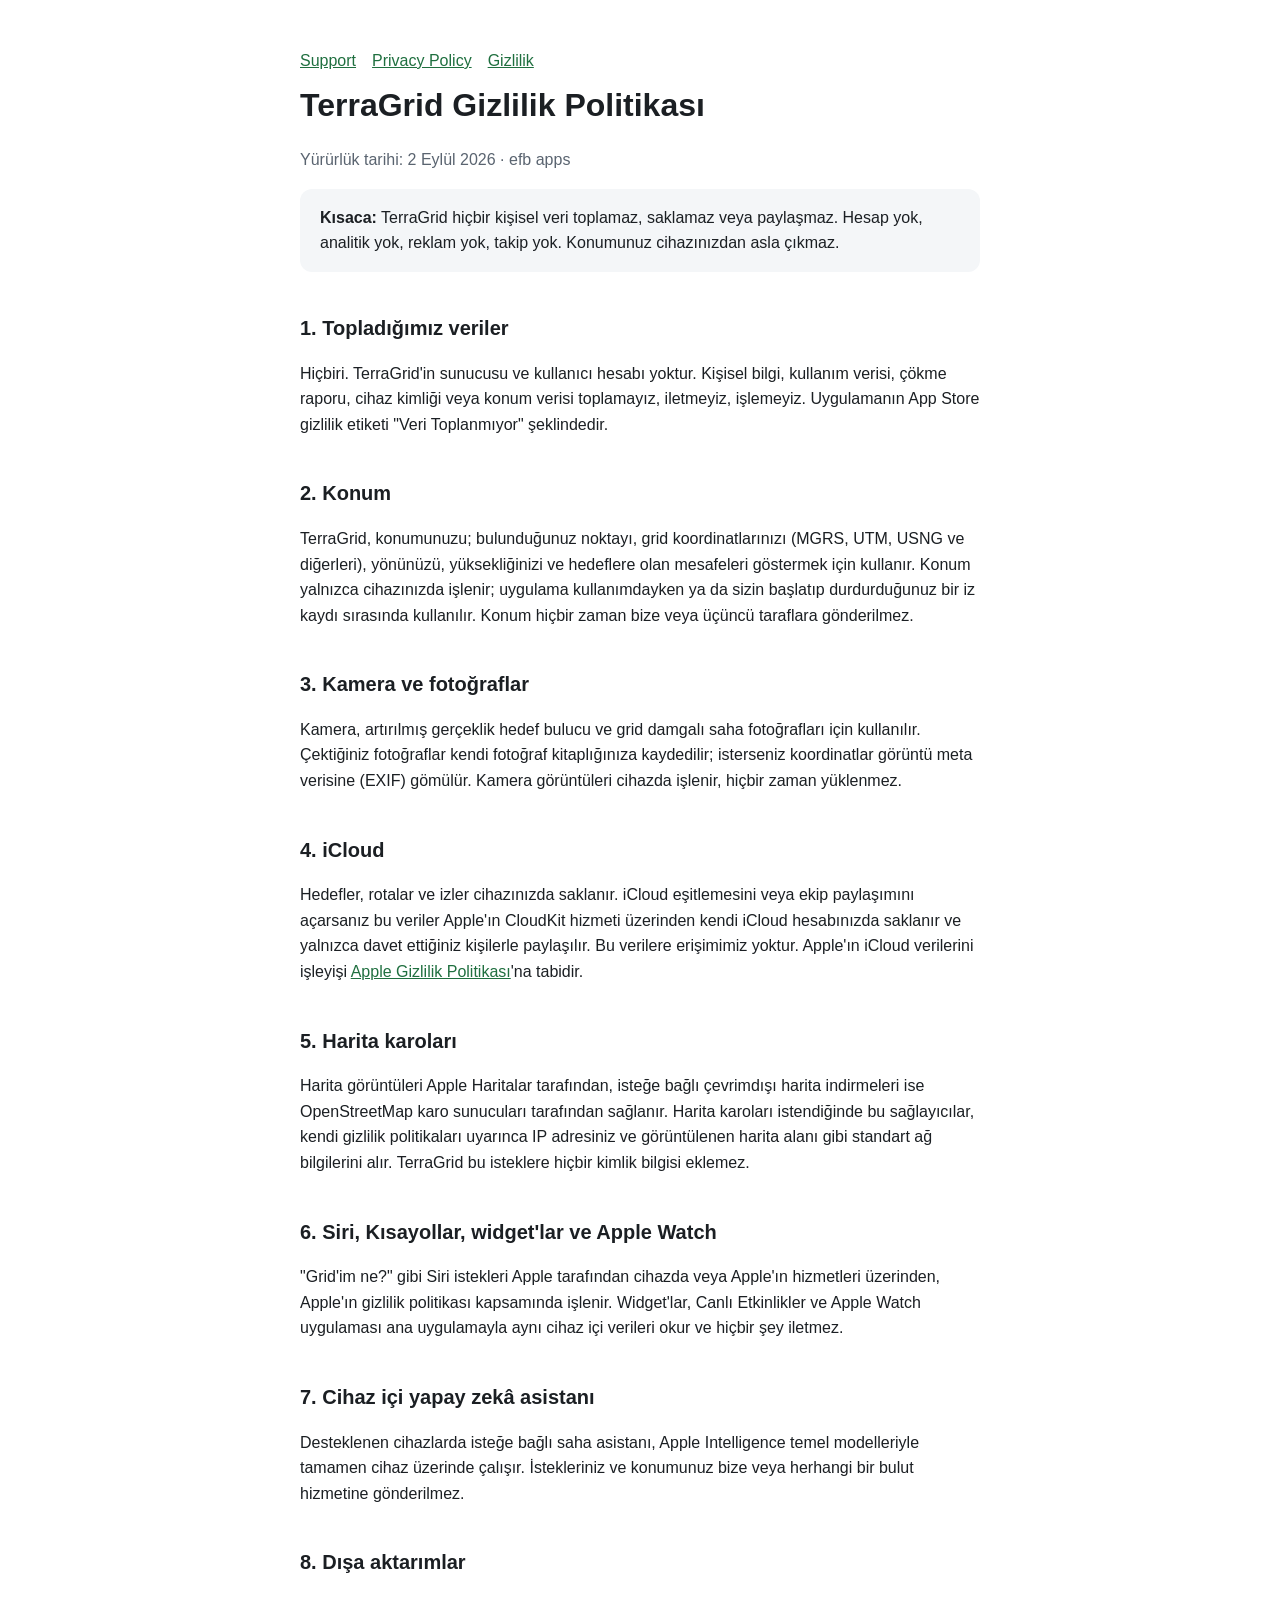
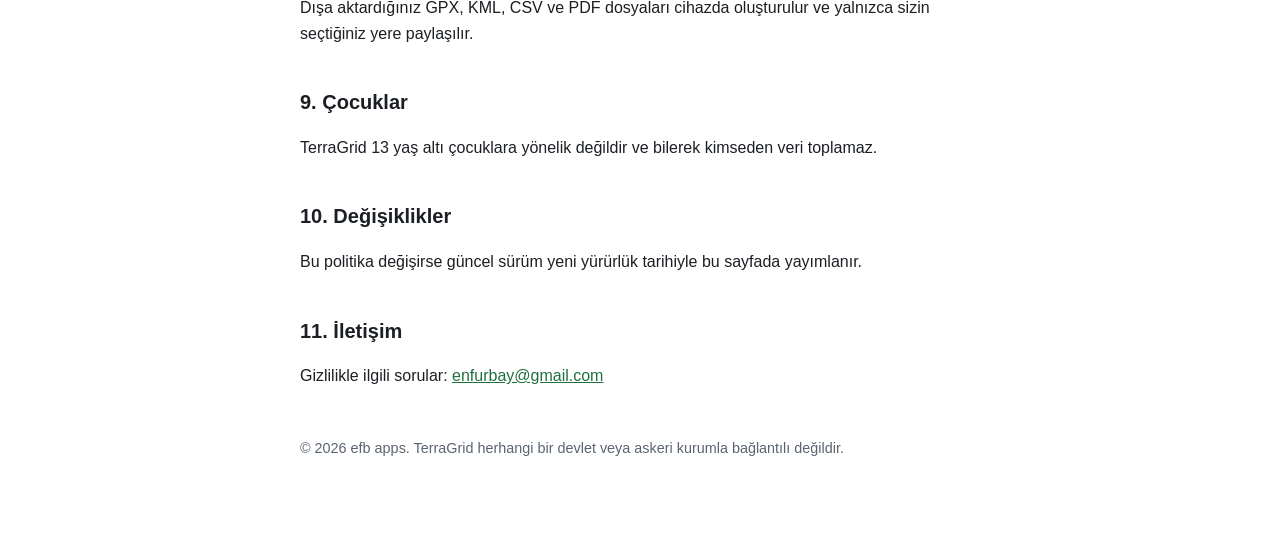
==== gizlilik.html @ 1580810e "Add Turkish privacy policy" ====
<!doctype html><html lang="tr"><head><meta charset="utf-8"><meta name="viewport" content="width=device-width,initial-scale=1"><title>TerraGrid – Gizlilik Politikası</title><link rel="stylesheet" href="style.css"></head><body><main>
<nav><a href="index.html">Support</a><a href="privacy.html">Privacy Policy</a><a href="gizlilik.html">Gizlilik</a></nav>
<h1>TerraGrid Gizlilik Politikası</h1><p class="sub">Yürürlük tarihi: 2 Eylül 2026 · efb apps</p>
<div class="card"><strong>Kısaca:</strong> TerraGrid hiçbir kişisel veri toplamaz, saklamaz veya paylaşmaz. Hesap yok, analitik yok, reklam yok, takip yok. Konumunuz cihazınızdan asla çıkmaz.</div>
<h2>1. Topladığımız veriler</h2><p>Hiçbiri. TerraGrid'in sunucusu ve kullanıcı hesabı yoktur. Kişisel bilgi, kullanım verisi, çökme raporu, cihaz kimliği veya konum verisi toplamayız, iletmeyiz, işlemeyiz. Uygulamanın App Store gizlilik etiketi "Veri Toplanmıyor" şeklindedir.</p>
<h2>2. Konum</h2><p>TerraGrid, konumunuzu; bulunduğunuz noktayı, grid koordinatlarınızı (MGRS, UTM, USNG ve diğerleri), yönünüzü, yüksekliğinizi ve hedeflere olan mesafeleri göstermek için kullanır. Konum yalnızca cihazınızda işlenir; uygulama kullanımdayken ya da sizin başlatıp durdurduğunuz bir iz kaydı sırasında kullanılır. Konum hiçbir zaman bize veya üçüncü taraflara gönderilmez.</p>
<h2>3. Kamera ve fotoğraflar</h2><p>Kamera, artırılmış gerçeklik hedef bulucu ve grid damgalı saha fotoğrafları için kullanılır. Çektiğiniz fotoğraflar kendi fotoğraf kitaplığınıza kaydedilir; isterseniz koordinatlar görüntü meta verisine (EXIF) gömülür. Kamera görüntüleri cihazda işlenir, hiçbir zaman yüklenmez.</p>
<h2>4. iCloud</h2><p>Hedefler, rotalar ve izler cihazınızda saklanır. iCloud eşitlemesini veya ekip paylaşımını açarsanız bu veriler Apple'ın CloudKit hizmeti üzerinden kendi iCloud hesabınızda saklanır ve yalnızca davet ettiğiniz kişilerle paylaşılır. Bu verilere erişimimiz yoktur. Apple'ın iCloud verilerini işleyişi <a href="https://www.apple.com/tr/legal/privacy/">Apple Gizlilik Politikası</a>'na tabidir.</p>
<h2>5. Harita karoları</h2><p>Harita görüntüleri Apple Haritalar tarafından, isteğe bağlı çevrimdışı harita indirmeleri ise OpenStreetMap karo sunucuları tarafından sağlanır. Harita karoları istendiğinde bu sağlayıcılar, kendi gizlilik politikaları uyarınca IP adresiniz ve görüntülenen harita alanı gibi standart ağ bilgilerini alır. TerraGrid bu isteklere hiçbir kimlik bilgisi eklemez.</p>
<h2>6. Siri, Kısayollar, widget'lar ve Apple Watch</h2><p>"Grid'im ne?" gibi Siri istekleri Apple tarafından cihazda veya Apple'ın hizmetleri üzerinden, Apple'ın gizlilik politikası kapsamında işlenir. Widget'lar, Canlı Etkinlikler ve Apple Watch uygulaması ana uygulamayla aynı cihaz içi verileri okur ve hiçbir şey iletmez.</p>
<h2>7. Cihaz içi yapay zekâ asistanı</h2><p>Desteklenen cihazlarda isteğe bağlı saha asistanı, Apple Intelligence temel modelleriyle tamamen cihaz üzerinde çalışır. İstekleriniz ve konumunuz bize veya herhangi bir bulut hizmetine gönderilmez.</p>
<h2>8. Dışa aktarımlar</h2><p>Dışa aktardığınız GPX, KML, CSV ve PDF dosyaları cihazda oluşturulur ve yalnızca sizin seçtiğiniz yere paylaşılır.</p>
<h2>9. Çocuklar</h2><p>TerraGrid 13 yaş altı çocuklara yönelik değildir ve bilerek kimseden veri toplamaz.</p>
<h2>10. Değişiklikler</h2><p>Bu politika değişirse güncel sürüm yeni yürürlük tarihiyle bu sayfada yayımlanır.</p>
<h2>11. İletişim</h2><p>Gizlilikle ilgili sorular: <a href="mailto:enfurbay@gmail.com">enfurbay@gmail.com</a></p>
<footer>© 2026 efb apps. TerraGrid herhangi bir devlet veya askeri kurumla bağlantılı değildir.</footer>
</main></body></html>
---- style.css ----
:root{color-scheme:light dark;--bg:#fff;--fg:#1b1f23;--mut:#5a6470;--acc:#1f6f3f;--card:#f4f6f8}
@media(prefers-color-scheme:dark){:root{--bg:#0f1214;--fg:#e8ebee;--mut:#9aa4ae;--acc:#3ddc84;--card:#181c20}}
*{box-sizing:border-box}body{margin:0;background:var(--bg);color:var(--fg);font:16px/1.6 -apple-system,BlinkMacSystemFont,"Segoe UI",Roboto,sans-serif}
main{max-width:720px;margin:0 auto;padding:48px 20px 80px}h1{font-size:2rem;margin:.2em 0}h2{margin-top:2em;font-size:1.25rem}
.sub{color:var(--mut)}a{color:var(--acc)}nav a{margin-right:16px}.card{background:var(--card);border-radius:12px;padding:16px 20px;margin:16px 0}
footer{color:var(--mut);font-size:.9rem;margin-top:48px}code{background:var(--card);padding:2px 6px;border-radius:6px}
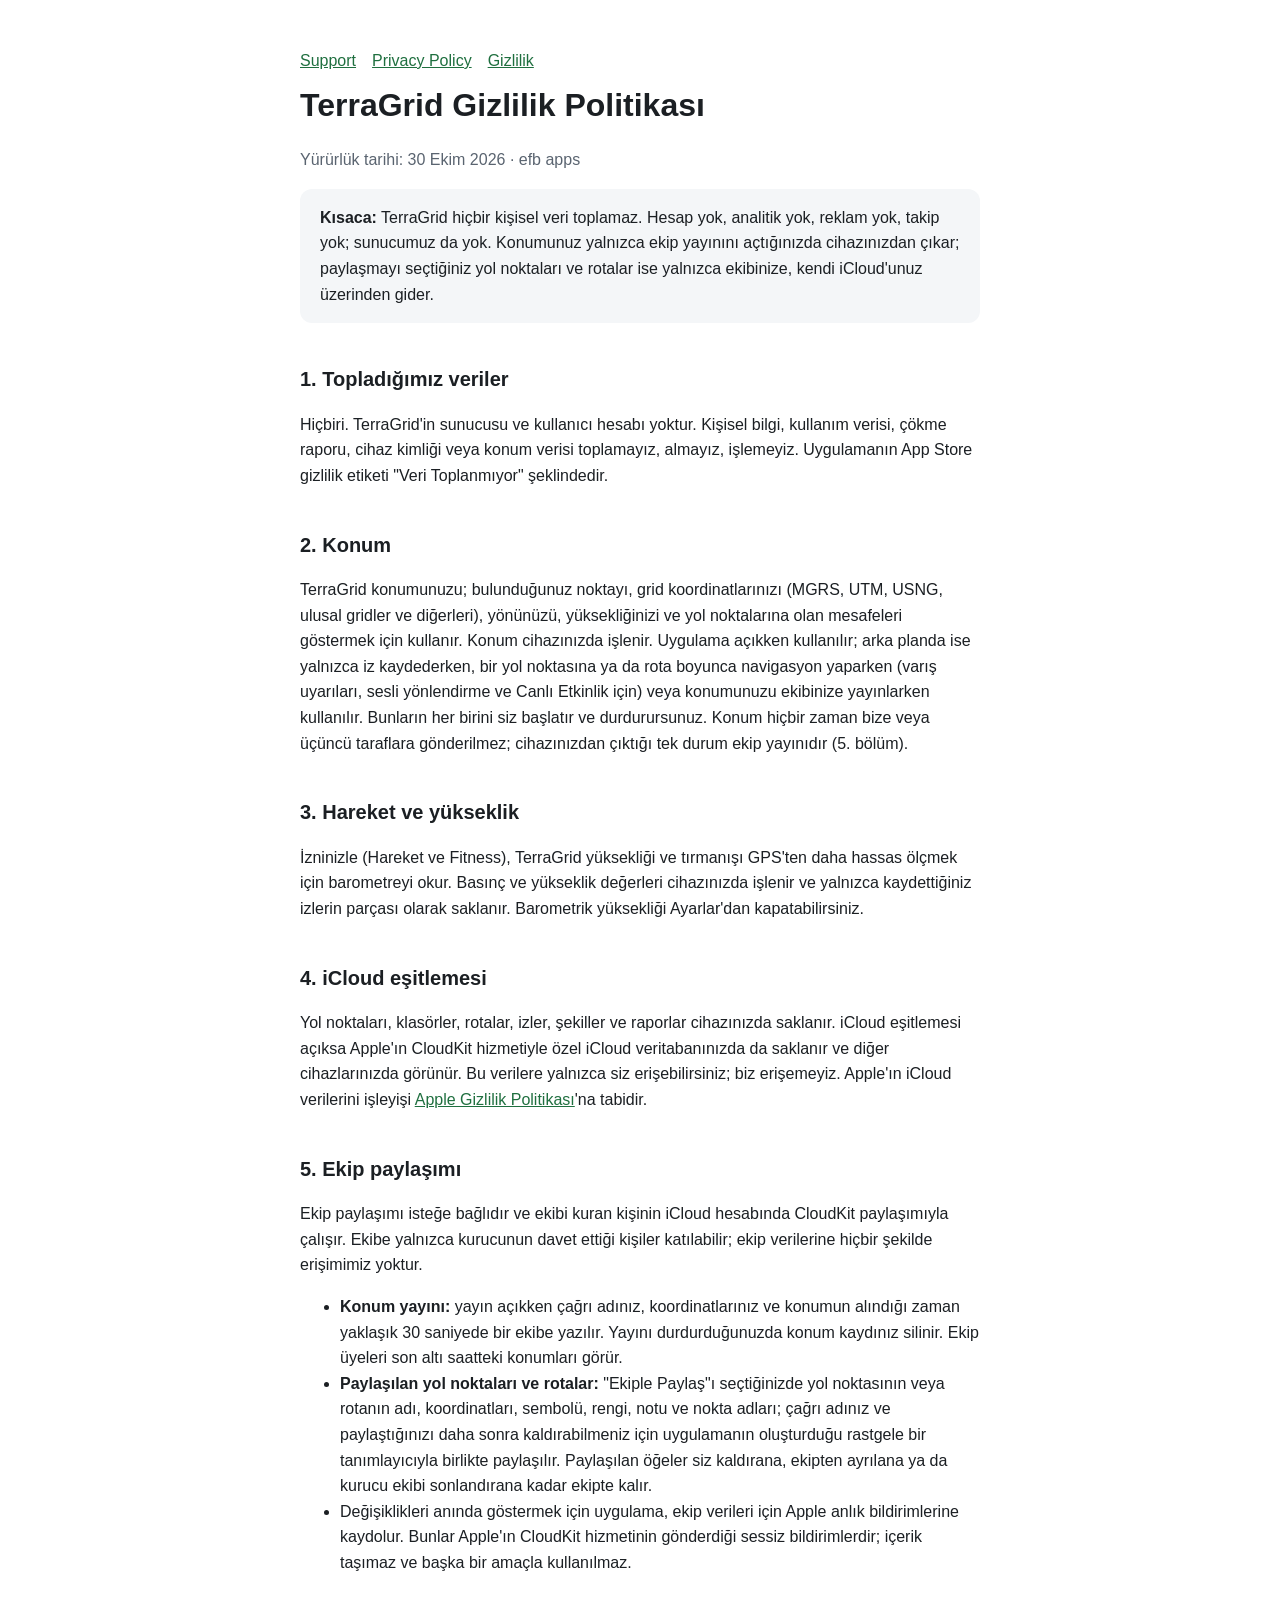
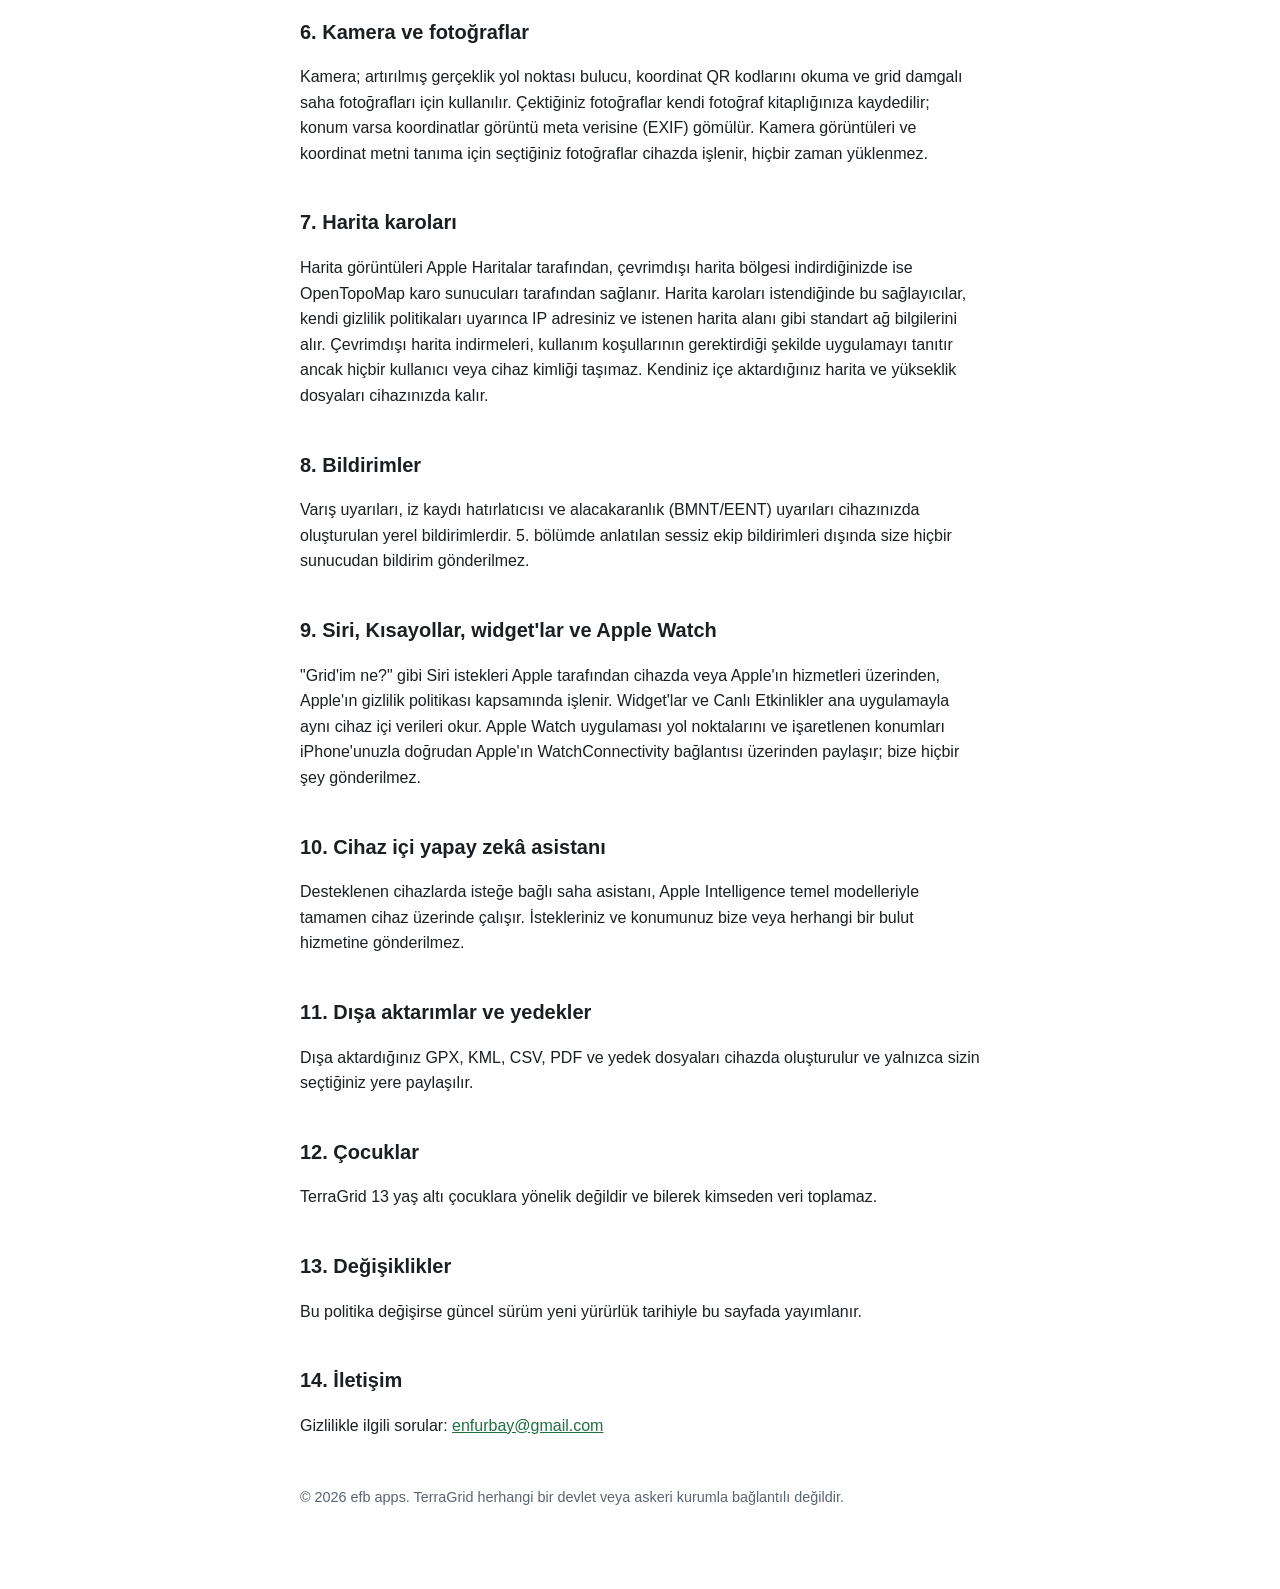
==== commit cd950dbf: "Privacy policy: team sharing of positions, waypoints and routes, background location, barometer, not" ====
--- a/gizlilik.html
+++ b/gizlilik.html
@@ -1,17 +1,23 @@
 <!doctype html><html lang="tr"><head><meta charset="utf-8"><meta name="viewport" content="width=device-width,initial-scale=1"><title>TerraGrid – Gizlilik Politikası</title><link rel="stylesheet" href="style.css"></head><body><main>
 <nav><a href="index.html">Support</a><a href="privacy.html">Privacy Policy</a><a href="gizlilik.html">Gizlilik</a></nav>
-<h1>TerraGrid Gizlilik Politikası</h1><p class="sub">Yürürlük tarihi: 2 Eylül 2026 · efb apps</p>
-<div class="card"><strong>Kısaca:</strong> TerraGrid hiçbir kişisel veri toplamaz, saklamaz veya paylaşmaz. Hesap yok, analitik yok, reklam yok, takip yok. Konumunuz cihazınızdan asla çıkmaz.</div>
-<h2>1. Topladığımız veriler</h2><p>Hiçbiri. TerraGrid'in sunucusu ve kullanıcı hesabı yoktur. Kişisel bilgi, kullanım verisi, çökme raporu, cihaz kimliği veya konum verisi toplamayız, iletmeyiz, işlemeyiz. Uygulamanın App Store gizlilik etiketi "Veri Toplanmıyor" şeklindedir.</p>
-<h2>2. Konum</h2><p>TerraGrid, konumunuzu; bulunduğunuz noktayı, grid koordinatlarınızı (MGRS, UTM, USNG ve diğerleri), yönünüzü, yüksekliğinizi ve hedeflere olan mesafeleri göstermek için kullanır. Konum yalnızca cihazınızda işlenir; uygulama kullanımdayken ya da sizin başlatıp durdurduğunuz bir iz kaydı sırasında kullanılır. Konum hiçbir zaman bize veya üçüncü taraflara gönderilmez.</p>
-<h2>3. Kamera ve fotoğraflar</h2><p>Kamera, artırılmış gerçeklik hedef bulucu ve grid damgalı saha fotoğrafları için kullanılır. Çektiğiniz fotoğraflar kendi fotoğraf kitaplığınıza kaydedilir; isterseniz koordinatlar görüntü meta verisine (EXIF) gömülür. Kamera görüntüleri cihazda işlenir, hiçbir zaman yüklenmez.</p>
-<h2>4. iCloud</h2><p>Hedefler, rotalar ve izler cihazınızda saklanır. iCloud eşitlemesini veya ekip paylaşımını açarsanız bu veriler Apple'ın CloudKit hizmeti üzerinden kendi iCloud hesabınızda saklanır ve yalnızca davet ettiğiniz kişilerle paylaşılır. Bu verilere erişimimiz yoktur. Apple'ın iCloud verilerini işleyişi <a href="https://www.apple.com/tr/legal/privacy/">Apple Gizlilik Politikası</a>'na tabidir.</p>
-<h2>5. Harita karoları</h2><p>Harita görüntüleri Apple Haritalar tarafından, isteğe bağlı çevrimdışı harita indirmeleri ise OpenStreetMap karo sunucuları tarafından sağlanır. Harita karoları istendiğinde bu sağlayıcılar, kendi gizlilik politikaları uyarınca IP adresiniz ve görüntülenen harita alanı gibi standart ağ bilgilerini alır. TerraGrid bu isteklere hiçbir kimlik bilgisi eklemez.</p>
-<h2>6. Siri, Kısayollar, widget'lar ve Apple Watch</h2><p>"Grid'im ne?" gibi Siri istekleri Apple tarafından cihazda veya Apple'ın hizmetleri üzerinden, Apple'ın gizlilik politikası kapsamında işlenir. Widget'lar, Canlı Etkinlikler ve Apple Watch uygulaması ana uygulamayla aynı cihaz içi verileri okur ve hiçbir şey iletmez.</p>
-<h2>7. Cihaz içi yapay zekâ asistanı</h2><p>Desteklenen cihazlarda isteğe bağlı saha asistanı, Apple Intelligence temel modelleriyle tamamen cihaz üzerinde çalışır. İstekleriniz ve konumunuz bize veya herhangi bir bulut hizmetine gönderilmez.</p>
-<h2>8. Dışa aktarımlar</h2><p>Dışa aktardığınız GPX, KML, CSV ve PDF dosyaları cihazda oluşturulur ve yalnızca sizin seçtiğiniz yere paylaşılır.</p>
-<h2>9. Çocuklar</h2><p>TerraGrid 13 yaş altı çocuklara yönelik değildir ve bilerek kimseden veri toplamaz.</p>
-<h2>10. Değişiklikler</h2><p>Bu politika değişirse güncel sürüm yeni yürürlük tarihiyle bu sayfada yayımlanır.</p>
-<h2>11. İletişim</h2><p>Gizlilikle ilgili sorular: <a href="mailto:enfurbay@gmail.com">enfurbay@gmail.com</a></p>
+<h1>TerraGrid Gizlilik Politikası</h1><p class="sub">Yürürlük tarihi: 30 Ekim 2026 · efb apps</p>
+<div class="card"><strong>Kısaca:</strong> TerraGrid hiçbir kişisel veri toplamaz. Hesap yok, analitik yok, reklam yok, takip yok; sunucumuz da yok. Konumunuz yalnızca ekip yayınını açtığınızda cihazınızdan çıkar; paylaşmayı seçtiğiniz yol noktaları ve rotalar ise yalnızca ekibinize, kendi iCloud'unuz üzerinden gider.</div>
+<h2>1. Topladığımız veriler</h2><p>Hiçbiri. TerraGrid'in sunucusu ve kullanıcı hesabı yoktur. Kişisel bilgi, kullanım verisi, çökme raporu, cihaz kimliği veya konum verisi toplamayız, almayız, işlemeyiz. Uygulamanın App Store gizlilik etiketi "Veri Toplanmıyor" şeklindedir.</p>
+<h2>2. Konum</h2><p>TerraGrid konumunuzu; bulunduğunuz noktayı, grid koordinatlarınızı (MGRS, UTM, USNG, ulusal gridler ve diğerleri), yönünüzü, yüksekliğinizi ve yol noktalarına olan mesafeleri göstermek için kullanır. Konum cihazınızda işlenir. Uygulama açıkken kullanılır; arka planda ise yalnızca iz kaydederken, bir yol noktasına ya da rota boyunca navigasyon yaparken (varış uyarıları, sesli yönlendirme ve Canlı Etkinlik için) veya konumunuzu ekibinize yayınlarken kullanılır. Bunların her birini siz başlatır ve durdurursunuz. Konum hiçbir zaman bize veya üçüncü taraflara gönderilmez; cihazınızdan çıktığı tek durum ekip yayınıdır (5. bölüm).</p>
+<h2>3. Hareket ve yükseklik</h2><p>İzninizle (Hareket ve Fitness), TerraGrid yüksekliği ve tırmanışı GPS'ten daha hassas ölçmek için barometreyi okur. Basınç ve yükseklik değerleri cihazınızda işlenir ve yalnızca kaydettiğiniz izlerin parçası olarak saklanır. Barometrik yüksekliği Ayarlar'dan kapatabilirsiniz.</p>
+<h2>4. iCloud eşitlemesi</h2><p>Yol noktaları, klasörler, rotalar, izler, şekiller ve raporlar cihazınızda saklanır. iCloud eşitlemesi açıksa Apple'ın CloudKit hizmetiyle özel iCloud veritabanınızda da saklanır ve diğer cihazlarınızda görünür. Bu verilere yalnızca siz erişebilirsiniz; biz erişemeyiz. Apple'ın iCloud verilerini işleyişi <a href="https://www.apple.com/tr/legal/privacy/">Apple Gizlilik Politikası</a>'na tabidir.</p>
+<h2>5. Ekip paylaşımı</h2><p>Ekip paylaşımı isteğe bağlıdır ve ekibi kuran kişinin iCloud hesabında CloudKit paylaşımıyla çalışır. Ekibe yalnızca kurucunun davet ettiği kişiler katılabilir; ekip verilerine hiçbir şekilde erişimimiz yoktur.</p><ul>
+<li><strong>Konum yayını:</strong> yayın açıkken çağrı adınız, koordinatlarınız ve konumun alındığı zaman yaklaşık 30 saniyede bir ekibe yazılır. Yayını durdurduğunuzda konum kaydınız silinir. Ekip üyeleri son altı saatteki konumları görür.</li>
+<li><strong>Paylaşılan yol noktaları ve rotalar:</strong> "Ekiple Paylaş"ı seçtiğinizde yol noktasının veya rotanın adı, koordinatları, sembolü, rengi, notu ve nokta adları; çağrı adınız ve paylaştığınızı daha sonra kaldırabilmeniz için uygulamanın oluşturduğu rastgele bir tanımlayıcıyla birlikte paylaşılır. Paylaşılan öğeler siz kaldırana, ekipten ayrılana ya da kurucu ekibi sonlandırana kadar ekipte kalır.</li>
+<li>Değişiklikleri anında göstermek için uygulama, ekip verileri için Apple anlık bildirimlerine kaydolur. Bunlar Apple'ın CloudKit hizmetinin gönderdiği sessiz bildirimlerdir; içerik taşımaz ve başka bir amaçla kullanılmaz.</li></ul>
+<h2>6. Kamera ve fotoğraflar</h2><p>Kamera; artırılmış gerçeklik yol noktası bulucu, koordinat QR kodlarını okuma ve grid damgalı saha fotoğrafları için kullanılır. Çektiğiniz fotoğraflar kendi fotoğraf kitaplığınıza kaydedilir; konum varsa koordinatlar görüntü meta verisine (EXIF) gömülür. Kamera görüntüleri ve koordinat metni tanıma için seçtiğiniz fotoğraflar cihazda işlenir, hiçbir zaman yüklenmez.</p>
+<h2>7. Harita karoları</h2><p>Harita görüntüleri Apple Haritalar tarafından, çevrimdışı harita bölgesi indirdiğinizde ise OpenTopoMap karo sunucuları tarafından sağlanır. Harita karoları istendiğinde bu sağlayıcılar, kendi gizlilik politikaları uyarınca IP adresiniz ve istenen harita alanı gibi standart ağ bilgilerini alır. Çevrimdışı harita indirmeleri, kullanım koşullarının gerektirdiği şekilde uygulamayı tanıtır ancak hiçbir kullanıcı veya cihaz kimliği taşımaz. Kendiniz içe aktardığınız harita ve yükseklik dosyaları cihazınızda kalır.</p>
+<h2>8. Bildirimler</h2><p>Varış uyarıları, iz kaydı hatırlatıcısı ve alacakaranlık (BMNT/EENT) uyarıları cihazınızda oluşturulan yerel bildirimlerdir. 5. bölümde anlatılan sessiz ekip bildirimleri dışında size hiçbir sunucudan bildirim gönderilmez.</p>
+<h2>9. Siri, Kısayollar, widget'lar ve Apple Watch</h2><p>"Grid'im ne?" gibi Siri istekleri Apple tarafından cihazda veya Apple'ın hizmetleri üzerinden, Apple'ın gizlilik politikası kapsamında işlenir. Widget'lar ve Canlı Etkinlikler ana uygulamayla aynı cihaz içi verileri okur. Apple Watch uygulaması yol noktalarını ve işaretlenen konumları iPhone'unuzla doğrudan Apple'ın WatchConnectivity bağlantısı üzerinden paylaşır; bize hiçbir şey gönderilmez.</p>
+<h2>10. Cihaz içi yapay zekâ asistanı</h2><p>Desteklenen cihazlarda isteğe bağlı saha asistanı, Apple Intelligence temel modelleriyle tamamen cihaz üzerinde çalışır. İstekleriniz ve konumunuz bize veya herhangi bir bulut hizmetine gönderilmez.</p>
+<h2>11. Dışa aktarımlar ve yedekler</h2><p>Dışa aktardığınız GPX, KML, CSV, PDF ve yedek dosyaları cihazda oluşturulur ve yalnızca sizin seçtiğiniz yere paylaşılır.</p>
+<h2>12. Çocuklar</h2><p>TerraGrid 13 yaş altı çocuklara yönelik değildir ve bilerek kimseden veri toplamaz.</p>
+<h2>13. Değişiklikler</h2><p>Bu politika değişirse güncel sürüm yeni yürürlük tarihiyle bu sayfada yayımlanır.</p>
+<h2>14. İletişim</h2><p>Gizlilikle ilgili sorular: <a href="mailto:enfurbay@gmail.com">enfurbay@gmail.com</a></p>
 <footer>© 2026 efb apps. TerraGrid herhangi bir devlet veya askeri kurumla bağlantılı değildir.</footer>
 </main></body></html>
